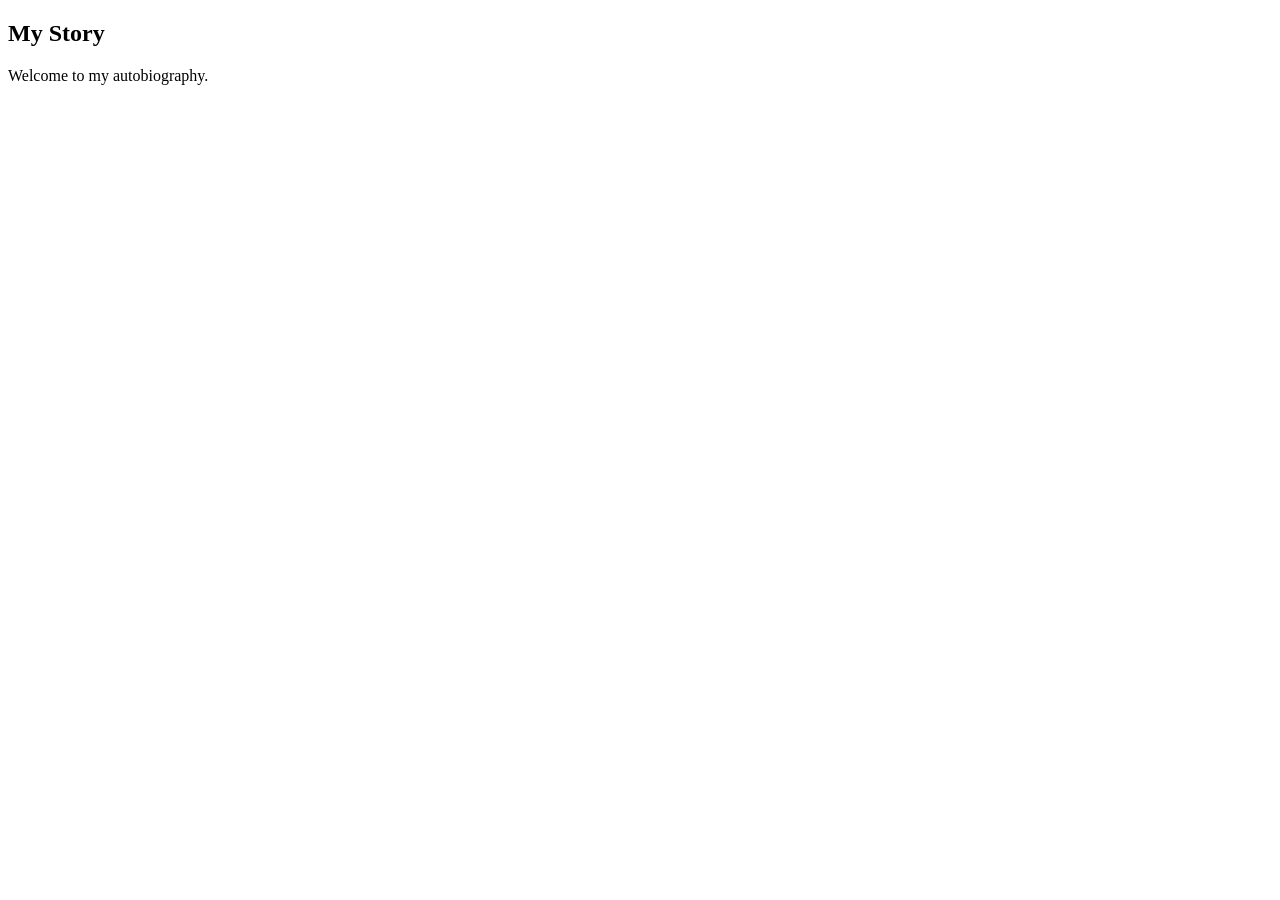
==== src/index.html @ 08004225 "Home and category pages generated. Folder structure in place." ====
<!DOCTYPE html>
<html lang="en">
<head>
    <meta charset="UTF-8">
    <meta name="viewport" content="width=device-width, initial-scale=1.0">
    <title>My Autobiography</title>

    <link rel="stylesheet" href="src/css/style.css">
</head>
<body>

<header id="site-header">
    <!-- Rendered by components/header.js -->
</header>

<main>

    <section class="page-header">
        <h1>My Story</h1>
        <p>Welcome to my autobiography.</p>
    </section>

    <section id="post-container">
        <!-- Posts are rendered here -->
    </section>

</main>

<button id="top-button" aria-label="Back to top" hidden>
    ↑
</button>

<!-- Shared Modules -->
<script src="src/js/postRepository.js"></script>
<script src="src/js/markdown.js"></script>

<!-- Components -->
<script src="src/js/components/header.js"></script>
<script src="src/js/components/post.js"></script>
<script src="src/js/components/topButton.js"></script>

<!-- Page -->
<script src="src/js/pages/home.js"></script>

<script>
    document.addEventListener("DOMContentLoaded", async () => {
        await repository.initialize();

        Header.render(document.getElementById("site-header"));

        TopButton.initialize(
            document.getElementById("top-button")
        );

        await HomePage.initialize({
            container: document.getElementById("post-container")
        });
    });
</script>

</body>
</html>
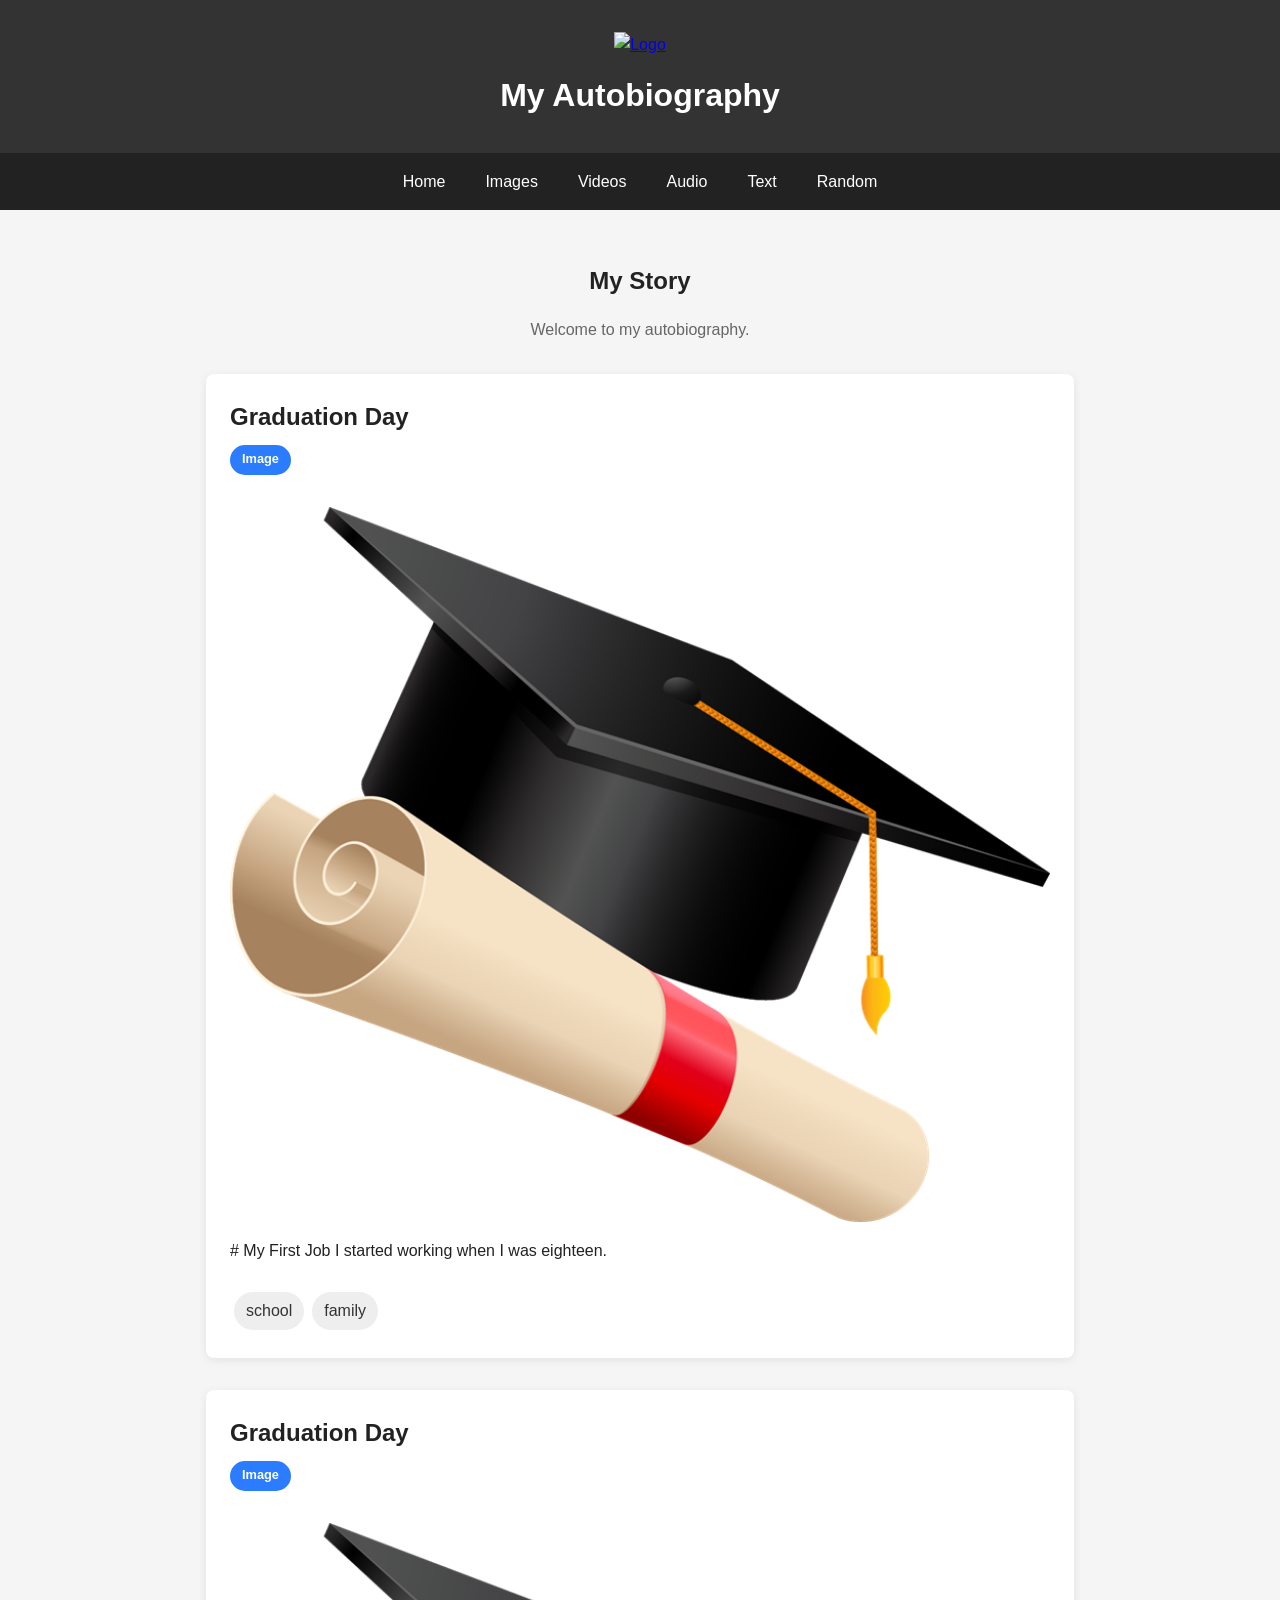
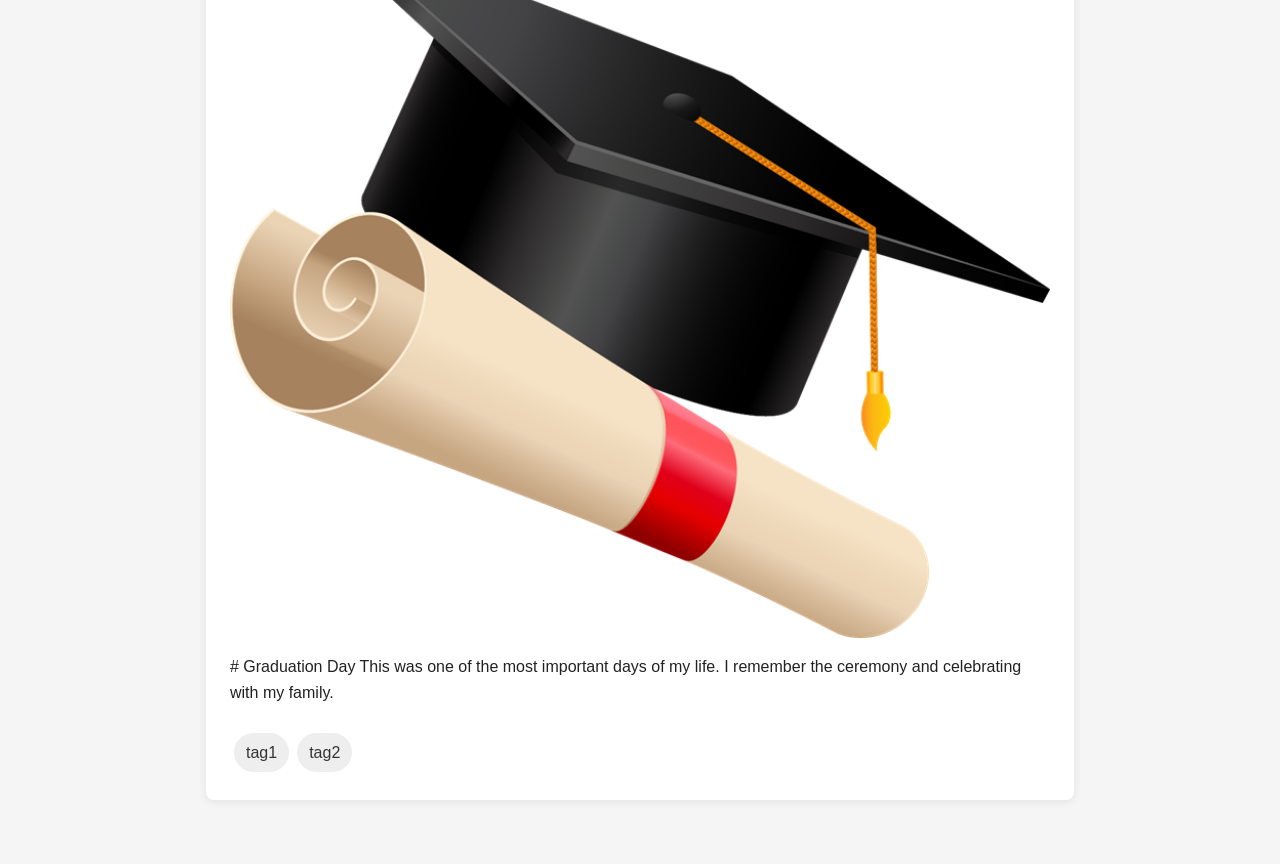
==== commit 813c5b22: "Mostly working home page and category pages" ====
--- a/src/index.html
+++ b/src/index.html
@@ -5,7 +5,7 @@
     <meta name="viewport" content="width=device-width, initial-scale=1.0">
     <title>My Autobiography</title>
 
-    <link rel="stylesheet" href="src/css/style.css">
+    <link rel="stylesheet" href="css/style.css">
 </head>
 <body>
 
@@ -31,16 +31,18 @@
 </button>
 
 <!-- Shared Modules -->
-<script src="src/js/postRepository.js"></script>
-<script src="src/js/markdown.js"></script>
+<script src="data/posts.js"></script>
+<script src="data/descriptions.js"></script>
+<script src="js/postRepository.js"></script>
+<script src="js/markdown.js"></script>
 
 <!-- Components -->
-<script src="src/js/components/header.js"></script>
-<script src="src/js/components/post.js"></script>
-<script src="src/js/components/topButton.js"></script>
+<script src="js/components/header.js"></script>
+<script src="js/components/post.js"></script>
+<script src="js/components/topButton.js"></script>
 
 <!-- Page -->
-<script src="src/js/pages/home.js"></script>
+<script src="js/pages/home.js"></script>
 
 <script>
     document.addEventListener("DOMContentLoaded", async () => {
@@ -48,9 +50,7 @@
 
         Header.render(document.getElementById("site-header"));
 
-        TopButton.initialize(
-            document.getElementById("top-button")
-        );
+        //TopButton.initialize(document.getElementById("top-button"));
 
         await HomePage.initialize({
             container: document.getElementById("post-container")
--- a/src/css/style.css
+++ b/src/css/style.css
@@ -0,0 +1,290 @@
+/* ==========================================================================
+   Base
+   ========================================================================== */
+
+*,
+*::before,
+*::after {
+    box-sizing: border-box;
+}
+
+html {
+    scroll-behavior: smooth;
+}
+
+body {
+    margin: 0;
+    font-family: Arial, Helvetica, sans-serif;
+    line-height: 1.6;
+    color: #222;
+    background: #f5f5f5;
+}
+
+/* ==========================================================================
+   Layout
+   ========================================================================== */
+
+main {
+    max-width: 900px;
+    margin: 0 auto;
+    padding: 2rem 1rem;
+}
+
+.page-header {
+    text-align: center;
+    margin-bottom: 2rem;
+}
+
+.page-header h1 {
+    margin-bottom: .5rem;
+}
+
+.page-header p {
+    color: #666;
+}
+
+/* ==========================================================================
+   Header
+   ========================================================================== */
+
+.site-header {
+    background: #333;
+    color: white;
+}
+
+.site-header .banner {
+    padding: 2rem 1rem;
+    text-align: center;
+}
+
+.site-header .banner img {
+    max-width: 120px;
+}
+
+.site-header .banner h1 {
+    margin: .75rem 0 0;
+    font-size: 2rem;
+}
+
+.site-header nav {
+    background: #222;
+}
+
+.site-header nav ul {
+    list-style: none;
+    margin: 0;
+    padding: 0;
+
+    display: flex;
+    justify-content: center;
+    flex-wrap: wrap;
+}
+
+.site-header nav li {
+    margin: 0;
+}
+
+.site-header nav a {
+    display: block;
+    color: white;
+    text-decoration: none;
+    padding: 1rem 1.25rem;
+    transition: background .2s;
+}
+
+.site-header nav a:hover {
+    background: #444;
+}
+
+/* ==========================================================================
+   Posts
+   ========================================================================== */
+
+.post {
+    background: white;
+    border-radius: 8px;
+    padding: 1.5rem;
+    margin-bottom: 2rem;
+    box-shadow: 0 2px 8px rgba(0,0,0,.08);
+}
+
+.post-title {
+    margin-top: 0;
+    margin-bottom: .5rem;
+}
+
+.post-type {
+    display: inline-block;
+    padding: .3rem .75rem;
+    border-radius: 999px;
+    color: white;
+    font-size: .8rem;
+    font-weight: bold;
+    margin-bottom: 1rem;
+}
+
+.type-image {
+    background: #2b7cff;
+}
+
+.type-video {
+    background: #d33;
+}
+
+.type-audio {
+    background: #2b9d50;
+}
+
+.type-text {
+    background: #777;
+}
+
+/* ==========================================================================
+   Media
+   ========================================================================== */
+
+.post img,
+.post video {
+    display: block;
+    width: 100%;
+    max-width: 100%;
+    height: auto;
+    margin: 1rem 0;
+    border-radius: 6px;
+}
+
+.post audio {
+    width: 100%;
+    margin: 1rem 0;
+}
+
+/* ==========================================================================
+   Markdown
+   ========================================================================== */
+
+.post-description h1,
+.post-description h2,
+.post-description h3,
+.post-description h4 {
+    margin-top: 1.5rem;
+}
+
+.post-description p:first-child {
+    margin-top: 0;
+}
+
+.post-description blockquote {
+    border-left: 4px solid #ccc;
+    padding-left: 1rem;
+    margin-left: 0;
+    color: #555;
+}
+
+.post-description pre {
+    overflow-x: auto;
+    padding: 1rem;
+    background: #222;
+    color: white;
+    border-radius: 6px;
+}
+
+.post-description code {
+    font-family: Consolas, monospace;
+}
+
+.post-description a {
+    color: #0066cc;
+}
+
+/* ==========================================================================
+   Tags
+   ========================================================================== */
+
+.post-tags {
+    margin-top: 1.5rem;
+}
+
+.post-tag {
+    display: inline-block;
+    margin: .25rem;
+    padding: .4rem .75rem;
+    border-radius: 999px;
+    background: #eee;
+    color: #333;
+    text-decoration: none;
+    transition: .2s;
+}
+
+.post-tag:hover {
+    background: #ddd;
+}
+
+/* ==========================================================================
+   Empty Messages
+   ========================================================================== */
+
+.empty-message {
+    text-align: center;
+    padding: 3rem;
+    color: #666;
+}
+
+/* ==========================================================================
+   Top Button
+   ========================================================================== */
+
+#top-button {
+    position: fixed;
+    right: 1.5rem;
+    bottom: 1.5rem;
+
+    width: 48px;
+    height: 48px;
+
+    border: none;
+    border-radius: 50%;
+
+    background: #333;
+    color: white;
+
+    cursor: pointer;
+
+    font-size: 1.25rem;
+
+    box-shadow: 0 4px 10px rgba(0,0,0,.25);
+
+    transition: .2s;
+}
+
+#top-button:hover {
+    background: #111;
+}
+
+#top-button[hidden] {
+    display: none;
+}
+
+/* ==========================================================================
+   Responsive
+   ========================================================================== */
+
+@media (max-width: 700px) {
+
+    main {
+        padding: 1rem;
+    }
+
+    .site-header nav ul {
+        flex-direction: column;
+    }
+
+    .site-header nav a {
+        text-align: center;
+        border-top: 1px solid rgba(255,255,255,.08);
+    }
+
+    .post {
+        padding: 1rem;
+    }
+
+}
